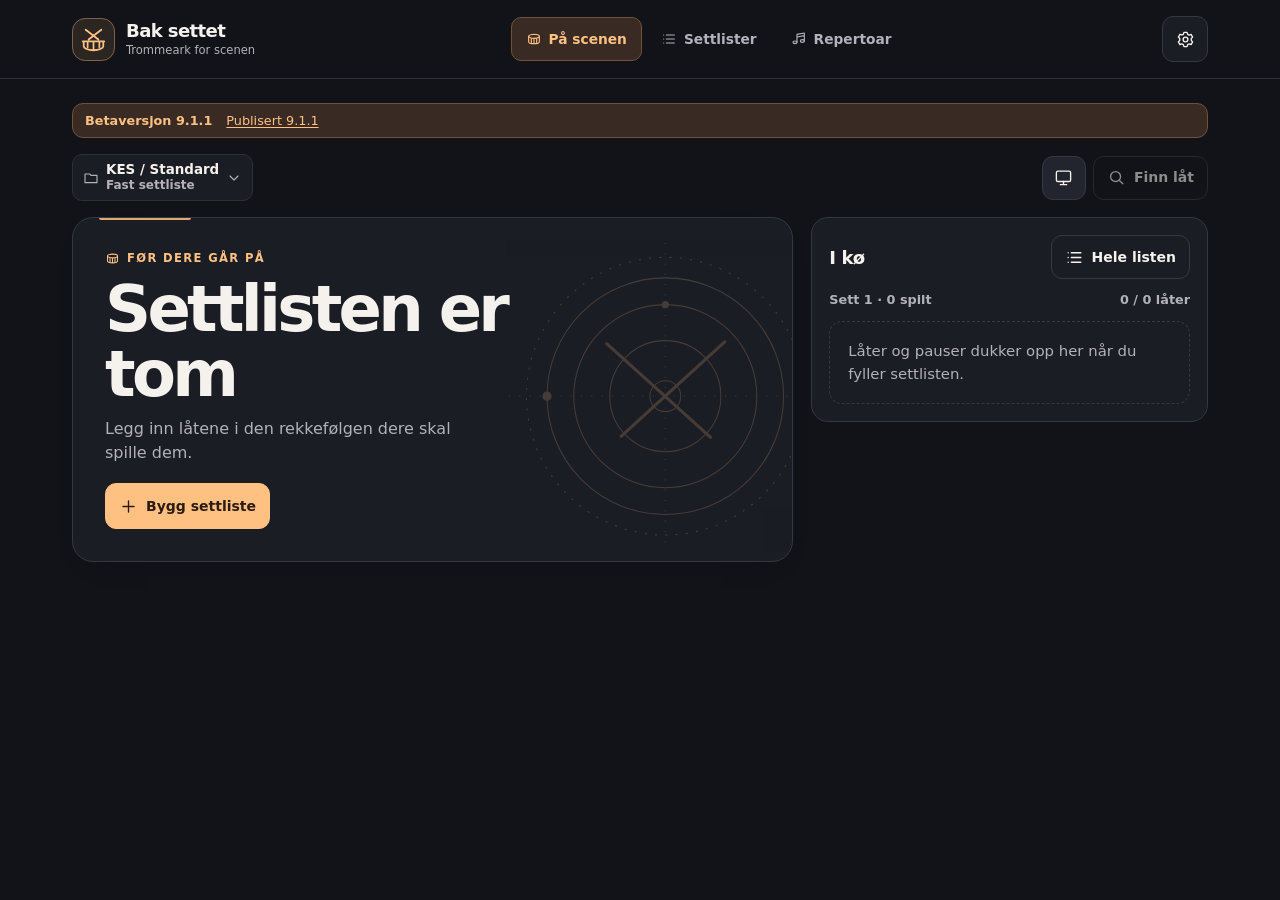
==== beta/index.html @ f87c540f "Add files via upload" ====
<!doctype html>
<html lang="nb">
<head>
  <meta name="robots" content="noindex">
  <meta charset="utf-8">
  <meta name="viewport" content="width=device-width, initial-scale=1, maximum-scale=1, user-scalable=no, viewport-fit=cover">
  <meta name="theme-color" content="#121318">
  <meta name="description" content="Settlister, startsignaler og spillenotater for trommiser på scenen.">
  <meta name="apple-mobile-web-app-capable" content="yes">
  <meta name="apple-mobile-web-app-status-bar-style" content="default">
  <meta name="apple-mobile-web-app-title" content="Bak settet Beta">
  <title>Bak settet Beta – Trommeark for scenen</title>
  <link rel="manifest" href="./manifest.webmanifest">
  <link rel="icon" href="./icon.svg" type="image/svg+xml">
  <link rel="apple-touch-icon" href="./icon-192.png">
  <link rel="stylesheet" href="./app.css">
  <script defer src="./seed.js"></script>
  <script defer src="./model.js"></script>
  <script defer src="./update.js"></script>
  <script defer src="./app.js"></script>
</head>
<body data-channel="beta" data-version="9.1.1">
  <div class="status-bar-fill" aria-hidden="true"></div>
  <div id="app-scroll">
    <a class="skip-link" href="#content">Hopp til innhold</a>
    <header class="masthead">
      <div class="masthead-inner">
        <a class="brand" href="#scene" aria-label="Bak settet – på scenen">
          <span class="brand-mark" aria-hidden="true">
            <svg viewBox="0 0 44 44" fill="none" focusable="false">
              <rect x=".5" y=".5" width="43" height="43" rx="13" fill="currentColor" fill-opacity=".11" stroke="currentColor" stroke-opacity=".44"/>
              <path d="m14 12 13 10m3-10-13 10m-6 2h22m-21 0v5c0 2 4.5 4 10 4s10-2 10-4v-5m-16 1v5m6-5v7m6-7v5" stroke="currentColor" stroke-width="1.8" stroke-linecap="round" stroke-linejoin="round"/>
            </svg>
          </span>
          <span class="brand-words"><strong>Bak settet</strong><small>Trommeark for scenen</small></span>
        </a>
        <nav class="navigation" aria-label="Hovedmeny">
          <a href="#scene" data-nav="scene">På scenen</a>
          <a href="#settlister" data-nav="settlister">Settlister</a>
          <a href="#repertoar" data-nav="repertoar">Repertoar</a>
        </nav>
        <button class="icon-button settings-trigger" id="settings-button" type="button" data-action="settings" aria-label="Innstillinger"></button>
      </div>
    </header>
    <main id="content" class="shell" tabindex="-1">
      <aside id="release-strip" class="release-strip" hidden></aside>
      <div id="view"><p class="loading">Laster trommearket …</p></div>
      <noscript><p class="empty-box">Bak settet trenger JavaScript for å vise settlisten.</p></noscript>
    </main>
  </div>
  <div id="dock" class="dock" hidden></div>
  <dialog id="modal" aria-labelledby="modal-title">
    <div class="modal-inner">
      <header class="modal-header">
        <h2 id="modal-title"></h2>
        <button type="button" data-action="close-dialog" class="icon-button" aria-label="Lukk"></button>
      </header>
      <div id="modal-content"></div>
    </div>
  </dialog>
  <div id="toast" class="toast" hidden><span id="toast-message" role="status"></span></div>
  <div id="announcement" class="sr-only" role="status" aria-live="polite" aria-atomic="true"></div>
</body>
</html>
---- beta/app.css ----
:root {
  color-scheme: dark;
  --bg: #121318;
  --surface: #1b1d24;
  --raised: #23252e;
  --field: #15171d;
  --edge: #353844;
  --line: #2d303a;
  --text: #f5f2ed;
  --muted: #b3b1bc;
  --accent: #ffc182;
  --accent-wash: #392a24;
  --accent-line: #70523a;
  --ink: #2c1b12;
  --green: #a9d5b7;
  --green-wash: #24382e;
  --blue: #b6c9ed;
  --blue-wash: #293344;
  --danger: #ffc0be;
  --danger-wash: #3a262a;
  --shadow: #08090c75;
  --scrim: #090a10bb;
  --page: 1136px;
  --top-inset: env(safe-area-inset-top, 0px);
  --gutter: clamp(14px, 3vw, 30px);
  font-family: -apple-system, BlinkMacSystemFont, "Segoe UI", system-ui, sans-serif;
  font-synthesis: none;
  -webkit-text-size-adjust: 100%;
}

:root[data-theme="light"] {
  color-scheme: light;
  --bg: #f4f1eb;
  --surface: #fffcf7;
  --raised: #eee9e1;
  --field: #faf7f1;
  --edge: #c9c0b4;
  --line: #ddd4ca;
  --text: #28231f;
  --muted: #5f5653;
  --accent: #854313;
  --accent-wash: #f8e6d4;
  --accent-line: #bc916f;
  --ink: #fffaf4;
  --green: #296047;
  --green-wash: #e2eee4;
  --blue: #374e7a;
  --blue-wash: #e3eaf6;
  --danger: #8e3030;
  --danger-wash: #f6e5e3;
  --shadow: #4a35232c;
  --scrim: #342a2580;
}

* { box-sizing: border-box; }
html { background: var(--bg); scroll-padding: 16px 0 142px; }
html, dialog { touch-action: pan-x pan-y; }
body { margin: 0; min-height: 100vh; min-height: 100dvh; color: var(--text); background: var(--bg); }
body.has-dock #app-scroll { padding-bottom: calc(124px + env(safe-area-inset-bottom)); }
body:has(dialog[open]) { overflow: hidden; }
[hidden] { display: none !important; }
button, input, select, textarea { font: inherit; }
button { touch-action: manipulation; }
button, a { -webkit-tap-highlight-color: transparent; }
button:not(:disabled), select, summary { cursor: pointer; }
button:disabled { cursor: default; opacity: .54; }
a { color: var(--accent); text-underline-offset: .18em; }
svg { display: block; }
h1, h2, h3, p { margin: 0; }
ul, ol { margin: 0; padding: 0; }
input, textarea, select {
  width: 100%; min-width: 0; min-height: 49px; padding: 11px 13px;
  color: var(--text); background: var(--field); border: 1px solid var(--edge); border-radius: 11px;
  font-size: 16px;
}
input::placeholder, textarea::placeholder { color: var(--muted); opacity: .85; }
input[type="checkbox"] { width: 19px; min-height: 0; height: 19px; flex: 0 0 auto; accent-color: var(--accent); }
input[type="search"]::-webkit-search-cancel-button { cursor: pointer; }
textarea { resize: vertical; min-height: 88px; line-height: 1.45; }
:focus-visible { outline: 2px solid var(--accent); outline-offset: 3px; }
[tabindex="-1"]:focus { outline: none; }
.sr-only, .file-input {
  position: absolute; width: 1px; height: 1px; padding: 0; margin: -1px;
  overflow: hidden; clip-path: inset(50%); white-space: nowrap; border: 0;
}
.skip-link { position: absolute; top: 12px; left: 12px; z-index: 10; transform: translateY(-200%); padding: 12px; background: var(--surface); }
.skip-link:focus { transform: none; }
.icon { width: 19px; height: 19px; flex: 0 0 auto; }
.icon-button, .button, .soft-link {
  display: inline-flex; align-items: center; justify-content: center; gap: 8px; min-height: 46px; padding: 0 13px;
  border: 1px solid var(--edge); border-radius: 11px; background: var(--raised); color: var(--text);
  font-size: .875rem; font-weight: 680; line-height: 1.2; text-decoration: none;
}
.icon-button { width: 46px; padding: 0; flex: 0 0 auto; }
.button.primary { background: var(--accent); color: var(--ink); border-color: var(--accent); font-weight: 790; }
.button.quiet, .soft-link { background: transparent; }
.button.danger { background: var(--danger-wash); color: var(--danger); }
.button[aria-pressed="true"] { background: var(--accent-wash); color: var(--accent); border-color: var(--accent-line); }
.button-group { display: flex; flex-wrap: wrap; gap: 8px; align-items: center; }
@media (hover: hover) {
  .button:not(:disabled):hover, .icon-button:not(:disabled):hover, .soft-link:hover { border-color: var(--accent); }
  .button.primary:not(:disabled):hover { filter: brightness(1.08); }
}
.button:active:not(:disabled), .icon-button:active:not(:disabled) { transform: translateY(1px); }
.eyebrow {
  display: flex; align-items: center; gap: 7px; color: var(--muted); font-size: .72rem;
  font-weight: 760; letter-spacing: .12em; line-height: 1.4; text-transform: uppercase;
}
.eyebrow .icon { width: 15px; height: 15px; }
.muted { color: var(--muted); }
.help-text { color: var(--muted); font-size: .88rem; line-height: 1.5; }
.empty-box {
  padding: 18px; border: 1px dashed var(--edge); border-radius: 13px; color: var(--muted);
  font-size: .93rem; line-height: 1.5;
}
.loading { margin-top: 30px; color: var(--muted); }

.status-bar-fill { display: none; }
/* Keep the document still so iOS cannot fade content into its top edge. */
@media (display-mode: standalone), (display-mode: fullscreen) {
  @supports (-webkit-touch-callout: none) {
    html, body { overflow: hidden; }
    #app-scroll {
      --top-inset: 0px;
      position: fixed; inset: max(8px, env(safe-area-inset-top, 0px)) 0 0;
      overflow-y: auto; overscroll-behavior: none; touch-action: pan-y;
      scroll-padding: 16px 0 142px;
    }
    body:has(dialog[open]) #app-scroll { overflow-y: hidden; }
    .status-bar-fill {
      display: block; position: fixed; inset: 0 0 auto;
      height: max(8px, env(safe-area-inset-top, 0px));
      background: var(--bg); z-index: 2; pointer-events: none;
    }
  }
}

.masthead { border-bottom: 1px solid var(--line); background: var(--bg); }
.masthead-inner, .shell, .dock-inner {
  width: 100%; max-width: calc(var(--page) + 2 * var(--gutter)); margin: 0 auto;
  padding-inline: max(var(--gutter), env(safe-area-inset-left)) max(var(--gutter), env(safe-area-inset-right));
}
.masthead-inner {
  display: grid; grid-template-columns: auto 1fr auto; align-items: center; gap: 24px;
  padding-top: calc(16px + var(--top-inset)); padding-bottom: 16px;
}
.brand { display: inline-flex; align-items: center; gap: 11px; width: max-content; color: var(--text); text-decoration: none; }
.brand-mark { width: 43px; height: 43px; color: var(--accent); flex: 0 0 auto; }
.brand-words { display: grid; gap: 2px; }
.brand-words strong { font-size: 1.13rem; font-weight: 820; line-height: 1.15; letter-spacing: -.035em; }
.brand-words small { color: var(--muted); font-size: .72rem; }
.navigation { display: flex; align-items: center; justify-self: center; gap: 4px; }
.navigation a {
  display: flex; justify-content: center; align-items: center; gap: 7px; min-height: 44px; padding: 0 14px;
  color: var(--muted); border: 1px solid transparent; border-radius: 10px; font-size: .86rem; font-weight: 700; text-decoration: none;
  white-space: nowrap;
}
.navigation a[aria-current="page"] { border-color: var(--accent-line); background: var(--accent-wash); color: var(--accent); }
.navigation a .icon { width: 16px; height: 16px; }
.settings-trigger { background: var(--surface); justify-self: end; }
.shell { padding-top: 24px; padding-bottom: 26px; }
.release-strip {
  display: flex; flex-wrap: wrap; align-items: center; gap: 7px 14px; margin-bottom: 16px; padding: 9px 12px;
  border: 1px solid var(--accent-line); border-radius: 11px; background: var(--accent-wash); color: var(--text); font-size: .8rem;
}
.release-strip strong { color: var(--accent); }
.release-strip .button { min-height: 36px; margin-left: auto; }
.stage-top {
  display: flex; justify-content: space-between; align-items: center; gap: 10px 18px;
  margin-bottom: 16px; flex-wrap: wrap;
}
.stage-context { min-width: 0; display: flex; flex-wrap: wrap; align-items: center; gap: 7px 10px; }
.context-pill {
  display: inline-flex; align-items: center; gap: 7px; min-height: 40px; padding: 7px 10px;
  border: 1px solid var(--line); border-radius: 10px; color: var(--text); background: var(--surface);
  font-size: .84rem; font-weight: 720; text-align: left; overflow-wrap: anywhere;
}
.context-pill .icon { width: 16px; height: 16px; color: var(--muted); }
.context-text { display: grid; gap: 2px; line-height: 1.15; }
.mode-label { font-size: .75rem; color: var(--muted); font-weight: 690; }
.stage-tools { display: flex; gap: 7px; }
.stage-tools .button, .stage-tools .icon-button { min-height: 44px; }
.stage-tools .icon-button { width: 44px; }
.stage-tools .wake-on { color: var(--green); }
.stage-layout { display: grid; grid-template-columns: minmax(0, 1fr) minmax(260px, .55fr); gap: 18px; align-items: start; }
.stage-main {
  position: relative; min-width: 0; overflow: hidden; padding: clamp(18px, 3vw, 32px); container-type: inline-size;
  border: 1px solid var(--edge); border-radius: 21px; background: var(--surface); box-shadow: 0 12px 32px -24px var(--shadow);
}
.stage-main::before {
  position: absolute; top: 0; left: 26px; width: min(30%, 92px); height: 2px; border-radius: 0 0 4px 4px;
  background: var(--accent); opacity: .86; content: "";
}
.stage-main.review::before { background: var(--blue); }
.stage-card-head { display: flex; align-items: center; justify-content: space-between; gap: 10px; margin-bottom: 13px; }
.stage-label { color: var(--accent); }
.stage-label.review-label { color: var(--blue); }
.live-dot { display: inline-block; width: 7px; height: 7px; background: currentColor; border-radius: 50%; flex: 0 0 auto; }
.slot-label {
  flex: 0 0 auto; padding: 5px 8px; border-radius: 7px; background: var(--raised); color: var(--muted);
  font: 650 .76rem ui-monospace, "SFMono-Regular", Consolas, monospace; font-variant-numeric: tabular-nums;
}
.song-title, .hero-title {
  position: relative; font-size: clamp(2.35rem, 5vw, 4.35rem); line-height: 1.01; font-weight: 840;
  letter-spacing: -.058em; overflow-wrap: anywhere; text-wrap: pretty;
}
.song-title.long { font-size: clamp(1.95rem, 4.3vw, 3.6rem); line-height: 1.05; }
.song-artist { color: var(--muted); margin-top: 8px; font-size: clamp(1.05rem, 2vw, 1.35rem); line-height: 1.25; overflow-wrap: anywhere; }
.signal-grid { display: grid; grid-template-columns: minmax(0, 1fr) minmax(0, .72fr); gap: 9px; margin-top: 20px; }
.signal-grid.has-tempo { grid-template-columns: minmax(0, 1fr) minmax(0, .72fr) minmax(6rem, .55fr); }
.signal {
  min-width: 0; display: flex; flex-direction: column; justify-content: center; align-items: start; gap: 5px;
  min-height: 82px; padding: 10px 12px; border: 1px solid var(--line); border-radius: 13px; background: var(--field);
}
.signal.cue-count, .signal.cue-direct { background: var(--accent-wash); border-color: var(--accent-line); color: var(--accent); }
.signal.cue-other { background: var(--blue-wash); color: var(--blue); }
.signal.cue-drums { background: var(--green-wash); color: var(--green); }
.signal .eyebrow { color: inherit; opacity: .88; }
.signal strong { font-size: clamp(1.08rem, 2.5vw, 1.52rem); font-weight: 820; line-height: 1.12; overflow-wrap: anywhere; }
.tempo { text-align: left; color: var(--text); }
.tempo .eyebrow { color: var(--muted); }
.tempo[aria-pressed="true"] { border-color: var(--accent-line); }
.half-tempo { align-items: center; color: var(--text); font-size: .875rem; font-weight: 760; }
.half-tempo[aria-pressed="true"] { color: var(--accent); background: var(--accent-wash); border-color: var(--accent-line); }
.half-tempo[aria-pressed="true"] .tempo-status { color: inherit; }
.tempo-readout { display: flex; flex-wrap: wrap; align-items: baseline; gap: 5px; }
.tempo-readout small, .tempo-status { font-size: .72rem; font-weight: 760; color: var(--muted); }
.tempo strong { font-variant-numeric: tabular-nums; }
.pulse-dots {
  --pulse-size: clamp(2.375rem, 10vw, 3.125rem);
  grid-column: 1 / -1; display: flex; align-items: center; justify-content: center;
  gap: clamp(10px, 4vw, 20px); padding: 9px;
  border: 1px solid var(--line); border-radius: 12px; background: var(--field);
}
.pulse-dots i {
  width: min(var(--pulse-size), 19%); aspect-ratio: 1; flex: 0 0 auto;
  border: 1px solid var(--edge); border-radius: 50%; background: var(--raised);
}
.pulse-dots i.beat { background: var(--accent); border-color: var(--accent); box-shadow: 0 0 0 4px var(--accent-wash); }
.pulse-dots i.downbeat { outline: 3px solid var(--accent); outline-offset: 3px; }
@container (max-width: 350px) {
  .signal-grid.has-tempo { grid-template-columns: repeat(2, minmax(0, 1fr)); }
  .signal-grid.has-tempo > .signal:first-child {
    grid-column: 1 / -1; min-height: 52px; flex-flow: row wrap; align-items: center; justify-content: space-between;
  }
  .tempo, .half-tempo { min-height: 68px; padding-block: 8px; }
}
.stage-notes { margin-top: 15px; padding-top: 2px; }
.notes-head { display: flex; flex-wrap: wrap; align-items: center; gap: 8px; }
.notes-head > .button { min-height: 44px; margin-left: auto; padding-inline: 8px; }
.song-notes { display: grid; gap: 9px; }
.note-modes {
  display: grid; grid-template-columns: repeat(2, minmax(0, 1fr)); gap: 4px;
  padding: 4px; border: 1px solid var(--line); border-radius: 12px; background: var(--field);
}
.notes-head .note-modes { flex: 1 1 164px; }
.note-modes .button { min-height: 44px; padding-inline: 6px; border-color: transparent; font-size: .82rem; }
.note-modes .button[aria-pressed="true"] { border-color: var(--accent-line); }
.notes-body { display: grid; gap: 8px; }
.notes-body .empty-box { padding: 11px; font-size: .86rem; }
.note-group {
  padding: 9px 11px; border-left: 2px solid var(--accent-line); border-radius: 0 9px 9px 0; background: var(--field);
}
.note-group .eyebrow { margin-bottom: 4px; color: var(--accent); }
.note-text { color: var(--text); font-size: clamp(.98rem, 1.7vw, 1.13rem); line-height: 1.49; white-space: pre-wrap; overflow-wrap: anywhere; }
.note-text + .note-text { margin-top: 8px; }
.note-step { display: grid; grid-template-columns: auto 1fr; align-items: baseline; gap: 8px; margin-top: 4px; }
.note-step > span { color: var(--accent); font-weight: 750; }
.note-step .note-text { min-width: 0; }
.song-tags { display: flex; flex-wrap: wrap; gap: 5px; margin-top: 13px; }
.tag { display: inline-flex; gap: 5px; align-items: center; padding: 4px 8px; border: 1px solid var(--line); border-radius: 6px; color: var(--muted); font-size: .74rem; font-weight: 660; overflow-wrap: anywhere; }
.tag.energy { color: var(--green); }
.stage-hero { min-height: 300px; display: flex; flex-direction: column; justify-content: center; align-items: start; }
.stage-hero .hero-title { max-width: 520px; }
.hero-content { position: relative; z-index: 1; display: grid; gap: 11px; justify-items: start; }
.hero-content > p:not(.eyebrow) { max-width: 34ch; color: var(--muted); font-size: 1rem; line-height: 1.5; }
.hero-content .button { margin-top: 7px; }
.hero-pattern {
  position: absolute; top: 50%; right: -42px; width: min(52%, 360px); transform: translateY(-48%);
  color: var(--accent); opacity: .19; pointer-events: none;
}
.queue-panel {
  min-width: 0; padding: 17px; border: 1px solid var(--edge); border-radius: 17px; background: var(--surface);
}
.queue-header { display: flex; justify-content: space-between; align-items: center; gap: 8px; margin-bottom: 13px; }
.queue-header h2, .section-heading h2 { font-size: 1.13rem; letter-spacing: -.024em; }
.queue-header .button { min-height: 44px; }
.progress-block { display: grid; gap: 7px; margin-bottom: 14px; }
.progress-meta { display: flex; justify-content: space-between; gap: 8px; color: var(--muted); font-size: .8rem; font-weight: 680; }
progress { display: block; width: 100%; height: 6px; overflow: hidden; border: 0; border-radius: 99px; background: var(--raised); appearance: none; }
progress::-webkit-progress-bar { background: var(--raised); border-radius: 99px; }
progress::-webkit-progress-value { background: var(--accent); border-radius: 99px; }
progress::-moz-progress-bar { background: var(--accent); border-radius: 99px; }
.queue-list, .flat-list { display: grid; gap: 7px; list-style: none; }
.queue-item, .list-button {
  width: 100%; min-width: 0; min-height: 59px; display: grid; grid-template-columns: 32px minmax(0, 1fr) auto;
  align-items: center; gap: 9px; padding: 8px 10px; border: 1px solid var(--line);
  border-radius: 10px; color: var(--text); background: var(--field); text-align: left;
}
.queue-item.is-next { border-color: var(--accent-line); }
.queue-item.is-pause { border-style: dashed; }
.queue-index {
  display: grid; place-items: center; width: 30px; height: 30px; border-radius: 8px; background: var(--raised); color: var(--muted);
  font: 690 .76rem ui-monospace, "SFMono-Regular", Consolas, monospace;
}
.is-next .queue-index { color: var(--accent); background: var(--accent-wash); }
.is-pause .queue-index { color: var(--blue); background: var(--blue-wash); }
.queue-index .icon { width: 15px; height: 15px; }
.queue-name, .list-name { min-width: 0; display: grid; gap: 3px; overflow-wrap: anywhere; }
.queue-name strong, .list-name strong { font-weight: 760; font-size: .96rem; line-height: 1.2; }
.queue-name small, .list-name small { color: var(--muted); font-size: .78rem; line-height: 1.35; }
.queue-side { color: var(--muted); font-size: .73rem; font-weight: 690; white-space: nowrap; }
.queue-side .icon { width: 15px; height: 15px; }
.queue-footer { margin-top: 11px; }
.queue-footer .button { width: 100%; }
.recent-fold { margin-top: 13px; }
.recent-fold summary { color: var(--muted); font-size: .85rem; font-weight: 650; min-height: 44px; align-content: center; }
.recent-fold .flat-list { margin-top: 5px; }

.dock {
  position: fixed; z-index: 4; bottom: 0; inset-inline: 0; padding-top: 10px; padding-bottom: calc(11px + env(safe-area-inset-bottom));
  border-top: 1px solid var(--edge); background: var(--bg); box-shadow: 0 -8px 26px -12px var(--shadow);
}
.dock-inner { display: grid; grid-template-columns: auto minmax(0, 1fr) minmax(186px, .7fr); gap: 10px; align-items: center; }
.dock-back { min-width: 107px; min-height: 53px; }
.dock .primary { min-height: 57px; font-size: 1.01rem; }
.dock-caption {
  min-width: 0; display: flex; gap: 7px; align-items: baseline; color: var(--muted); font-size: .8rem;
  font-weight: 650; line-height: 1.2;
}
.dock-caption b { color: var(--accent); font-size: .7rem; letter-spacing: .09em; text-transform: uppercase; flex-shrink: 0; }
.dock-caption span { overflow: hidden; text-overflow: ellipsis; white-space: nowrap; }
.dock .button .icon { width: 18px; height: 18px; }

.page-head { display: flex; flex-wrap: wrap; align-items: end; justify-content: space-between; gap: 13px; margin-bottom: 18px; }
.page-head h1 { margin-top: 5px; font-size: clamp(2.1rem, 5vw, 3.4rem); line-height: 1.03; letter-spacing: -.056em; }
.page-head .help-text { margin-top: 6px; }
.panel { padding: 15px; border: 1px solid var(--edge); border-radius: 15px; background: var(--surface); }
.panel + .panel, .page-stack + .page-stack { margin-top: 14px; }
.section-heading { display: flex; gap: 10px; flex-wrap: wrap; justify-content: space-between; align-items: center; margin-bottom: 12px; }
.section-heading .eyebrow { margin-bottom: 2px; }
.field-label { display: grid; gap: 6px; min-width: 0; font-size: .86rem; font-weight: 700; }
.field-label .help-text { font-weight: 450; }
.field-grid { display: grid; grid-template-columns: repeat(2, minmax(0, 1fr)); gap: 12px; }
.field-grid .wide { grid-column: 1 / -1; }
.list-toolbar { display: grid; grid-template-columns: minmax(0, .8fr) minmax(0, 1.2fr); gap: 10px; }
.setlist-actions { margin-top: 11px; }
.setlist-items { display: grid; gap: 7px; list-style: none; }
.setlist-item {
  display: grid; grid-template-columns: minmax(0, 1fr) auto; gap: 7px; align-items: center; padding: 4px;
  border: 1px solid var(--line); border-radius: 11px; background: var(--field);
}
.setlist-item.is-active { border-color: var(--accent-line); }
.setlist-item.is-done .queue-index { color: var(--green); background: var(--green-wash); }
.setlist-item.is-pause { border-style: dashed; }
.setlist-item .list-button { min-height: 48px; padding: 5px; border: 0; background: transparent; }
.setlist-item-actions { display: flex; gap: 3px; }
.setlist-item-actions .icon-button { width: 42px; min-height: 44px; background: transparent; }
.search-tools { display: grid; grid-template-columns: minmax(0, 1fr) minmax(140px, .32fr); align-items: start; gap: 10px; margin-bottom: 12px; }
.search-tools > :only-child { grid-column: 1 / -1; }
.search-field { position: relative; min-width: 0; }
.search-field input { display: block; padding-left: 40px; }
.search-field > .icon { position: absolute; top: 15px; left: 13px; color: var(--muted); pointer-events: none; }
.chips { display: flex; flex-wrap: wrap; gap: 6px; margin: 0 0 12px; }
.chip { min-height: 44px; padding-inline: 10px; }
.section-count { color: var(--muted); font-size: .85rem; font-weight: 680; }
.library-list { display: grid; grid-template-columns: repeat(2, minmax(0, 1fr)); gap: 7px; list-style: none; }
.library-item {
  display: grid; grid-template-columns: minmax(0, 1fr) auto; gap: 5px; align-items: center;
  padding: 4px; background: var(--surface); border: 1px solid var(--line); border-radius: 11px;
}
.library-item .list-button { border: 0; grid-template-columns: minmax(0, 1fr) auto; background: transparent; min-height: 56px; }
.library-item .icon-button { background: transparent; }
.library-item .icon-button[aria-pressed="true"] { color: var(--accent); }
.library-item .icon-button[aria-pressed="true"] svg { fill: currentColor; }
.library-item.is-done .list-name small { color: var(--green); }
.draft-banner { margin-bottom: 12px; padding: 10px 12px; border: 1px solid var(--accent-line); border-radius: 10px; background: var(--accent-wash); }
.editor-tools { margin-top: 14px; padding: 0; }
.editor-tools > summary {
  display: flex; align-items: center; gap: 12px; min-height: 64px; padding: 10px 14px;
  border-radius: 14px; list-style: none; font-weight: 740;
}
.editor-tools > summary::-webkit-details-marker { display: none; }
.editor-tools > summary > .icon { margin-left: auto; color: var(--muted); transition: transform .18s ease; }
.editor-tools-icon {
  display: grid; place-items: center; flex: 0 0 38px; height: 38px; border-radius: 9px;
  background: var(--accent-wash); color: var(--accent);
}
.editor-tools[open] > summary { border-radius: 14px 14px 0 0; background: var(--raised); }
.editor-tools[open] > summary > .icon { transform: rotate(180deg); }
@media (hover: hover) {
  .editor-tools > summary:hover { background: var(--raised); }
}
.editor-tools-content { display: grid; gap: 10px; padding: 14px; border-top: 1px solid var(--line); }
.editor-tools-group {
  display: grid; align-content: start; gap: 8px; min-width: 0; padding: 11px;
  border: 1px solid var(--line); border-radius: 10px; background: var(--field);
}
.editor-tools-group h3 { font-size: .9rem; }
@media (min-width: 720px) {
  .editor-tools-content { grid-template-columns: repeat(2, minmax(0, 1fr)); }
  .editor-tools-group:last-child { grid-column: 1 / -1; }
}
.editor-cues { padding: 4px 10px 10px; border: 1px solid var(--edge); border-radius: 10px; }
.editor-cues summary { min-height: 44px; align-content: center; font-size: .86rem; font-weight: 700; }
.editor-cues .field-label, .editor-cues .help-text { margin-top: 8px; }
.checkbox-group legend { color: var(--muted); font-size: .83rem; font-weight: 700; }

dialog {
  width: min(560px, calc(100% - 26px)); max-height: min(88vh, 830px); max-height: min(88dvh, 830px);
  padding: 0; color: var(--text); background: var(--surface); border: 1px solid var(--edge);
  border-radius: 19px; box-shadow: 0 22px 65px var(--shadow); overscroll-behavior: contain;
}
dialog::backdrop { background: var(--scrim); }
.modal-inner { padding: 16px; }
.modal-header {
  position: sticky; top: 0; z-index: 1; display: flex; justify-content: space-between; align-items: center; gap: 10px;
  margin: -16px -16px 13px; padding: 13px 16px; border-bottom: 1px solid var(--line); background: var(--surface);
}
.modal-header h2 { font-size: clamp(1.12rem, 5vw, 1.44rem); line-height: 1.16; letter-spacing: -.035em; overflow-wrap: anywhere; }
.modal-content { display: grid; gap: 10px; }
.dialog-actions { display: flex; flex-wrap: wrap; justify-content: flex-end; gap: 8px; margin-top: 14px; }
.dialog-actions .primary { min-height: 48px; }
.dialog-row { margin-top: 9px; }
.dialog-search-results { display: grid; gap: 6px; margin-top: 10px; }
.dialog-search-results .list-button { min-height: 56px; }
.dialog-search-results .list-button[aria-current="true"] { border-color: var(--accent-line); }
.mode-choices { display: grid; gap: 8px; margin-top: 9px; }
.mode-choice {
  min-height: 66px; display: grid; grid-template-columns: auto minmax(0, 1fr) auto; align-items: center; gap: 10px; padding: 10px;
  background: var(--field); color: var(--text); border: 1px solid var(--edge); border-radius: 11px; text-align: left;
}
.mode-choice[aria-pressed="true"] { border-color: var(--accent-line); background: var(--accent-wash); }
.mode-choice > .icon { color: var(--accent); }
.settings-section + .settings-section { border-top: 1px solid var(--line); margin-top: 15px; padding-top: 14px; }
.settings-section h3 { margin-bottom: 7px; font-size: .95rem; }
.settings-section .button-group { margin-top: 8px; }
.toggle-row, .checkbox-group label {
  display: flex; align-items: center; gap: 9px; min-height: 44px; padding: 3px 0; font-size: .91rem; font-weight: 630;
}
.toggle-row input { margin-inline: auto 2px; }
.checkbox-group { border: 1px solid var(--edge); border-radius: 10px; padding: 3px 10px; background: var(--field); }
.form-error { margin-top: 9px; color: var(--danger); white-space: pre-line; font-size: .9rem; }
.toast {
  position: fixed; z-index: 6; right: max(var(--gutter), env(safe-area-inset-right)); bottom: calc(16px + env(safe-area-inset-bottom));
  max-width: min(420px, calc(100% - 28px)); padding: 10px 11px 10px 13px;
  border: 1px solid var(--edge); border-radius: 10px; background: var(--raised); color: var(--text);
  display: flex; align-items: center; gap: 8px; box-shadow: 0 6px 25px var(--shadow); font-size: .86rem; line-height: 1.35;
}
.has-dock .toast { bottom: calc(99px + env(safe-area-inset-bottom)); }
.toast .button { min-height: 44px; }

@media (max-width: 700px) {
  .masthead-inner { grid-template-columns: minmax(0, 1fr) auto; gap: 8px; padding-top: calc(9px + var(--top-inset)); padding-bottom: 8px; }
  .brand-mark { width: 37px; height: 37px; }
  .settings-trigger { grid-column: 2; grid-row: 1; width: 44px; min-height: 44px; }
  .navigation { grid-column: 1 / -1; justify-self: stretch; display: grid; grid-template-columns: repeat(3, minmax(0, 1fr)); gap: 4px; }
  .navigation a { min-height: 43px; padding-inline: 5px; font-size: .8rem; }
  .navigation a .icon { width: 15px; height: 15px; }
  .shell { padding-top: 13px; }
  .stage-top { margin-bottom: 11px; gap: 7px; }
  .stage-context { flex: 1; }
  .context-pill { min-height: 43px; }
  .stage-layout { grid-template-columns: minmax(0, 1fr); gap: 12px; }
  .stage-main { border-radius: 17px; }
  .stage-hero { min-height: 280px; }
  .queue-panel { padding: 13px; }
  .dock-inner { grid-template-columns: auto minmax(0, 1fr); gap: 6px 8px; }
  .dock-caption { grid-column: 1 / -1; grid-row: 1; min-height: 15px; }
  .dock-back { min-width: 88px; min-height: 53px; }
  .dock .primary { min-height: 54px; }
  .library-list { grid-template-columns: minmax(0, 1fr); }
}
@media (max-width: 390px) {
  .stage-tools .wake-label { display: none; }
  .stage-tools .wake-button { width: 44px; padding: 0; }
  .stage-tools .button { padding-inline: 9px; }
  .setlist-item-actions .icon-button { width: 37px; }
  .search-tools { grid-template-columns: minmax(0, 1fr) minmax(0, .75fr); }
}
@media (max-width: 310px) {
  .search-tools { grid-template-columns: minmax(0, 1fr); }
}
@media (min-width: 580px) and (max-width: 700px) and (orientation: landscape) {
  .stage-layout { grid-template-columns: minmax(0, 1fr) minmax(210px, .65fr); }
}
@media (max-height: 500px) and (orientation: landscape) {
  .masthead-inner { padding-top: calc(6px + var(--top-inset)); padding-bottom: 6px; }
  .shell { padding-top: 11px; }
  .stage-main { padding: 14px; }
  .signal-grid { margin-top: 12px; }
  .signal { min-height: 63px; }
  .dock { padding-top: 5px; padding-bottom: calc(5px + env(safe-area-inset-bottom)); }
}
@media (prefers-reduced-motion: reduce) {
  *, *::before, *::after { scroll-behavior: auto !important; transition: none !important; }
}
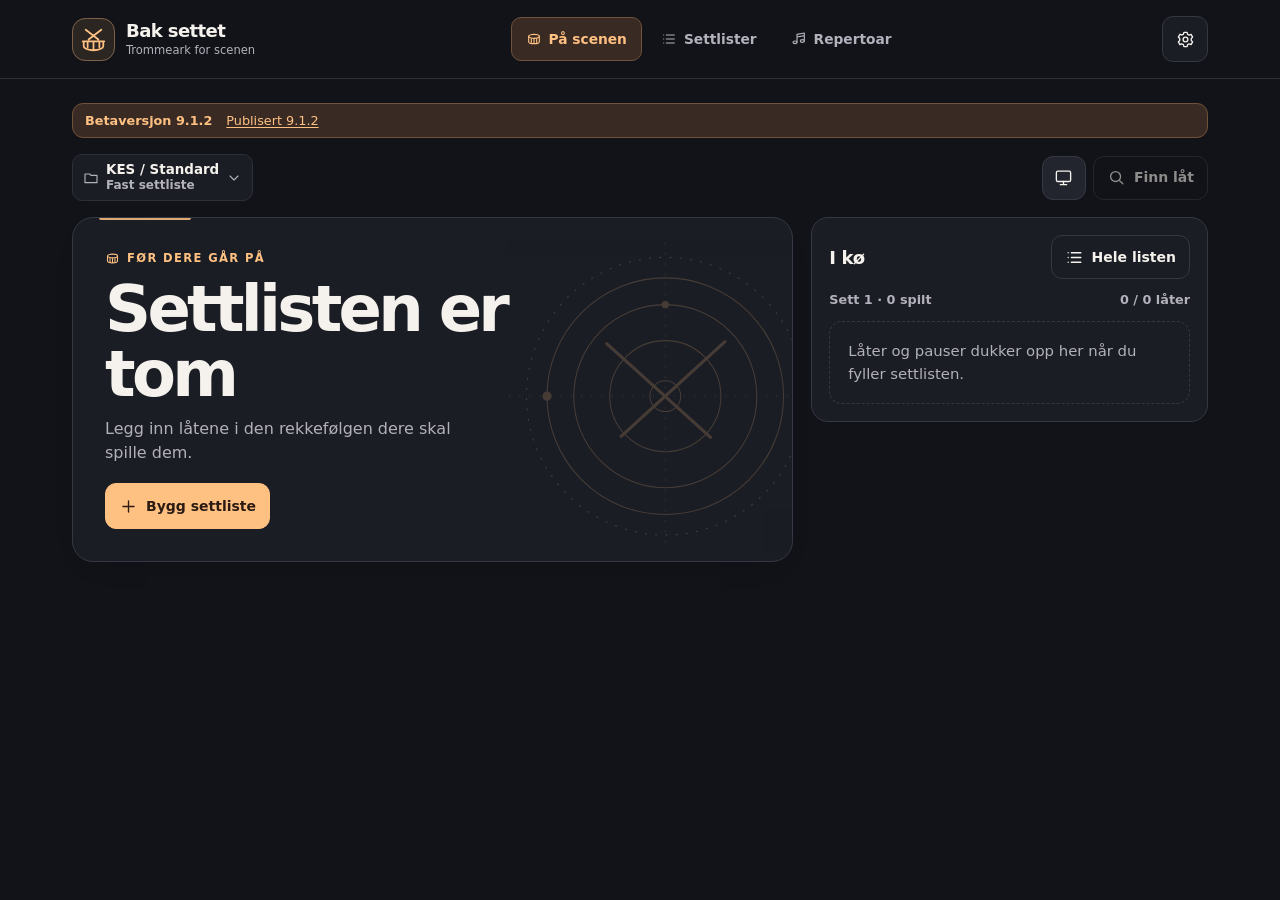
==== commit de9e8fb2: "Add files via upload" ====
--- a/beta/index.html
+++ b/beta/index.html
@@ -19,9 +19,9 @@
   <script defer src="./update.js"></script>
   <script defer src="./app.js"></script>
 </head>
-<body data-channel="beta" data-version="9.1.1">
-  <div class="status-bar-fill" aria-hidden="true"></div>
-  <div id="app-scroll">
+<body data-channel="beta" data-version="9.1.2">
+  <div class="status-bar-fill" id="status-bar-fill" aria-hidden="true"></div>
+  <div id="app">
     <a class="skip-link" href="#content">Hopp til innhold</a>
     <header class="masthead">
       <div class="masthead-inner">
--- a/beta/app.css
+++ b/beta/app.css
@@ -21,7 +21,6 @@
   --shadow: #08090c75;
   --scrim: #090a10bb;
   --page: 1136px;
-  --top-inset: env(safe-area-inset-top, 0px);
   --gutter: clamp(14px, 3vw, 30px);
   font-family: -apple-system, BlinkMacSystemFont, "Segoe UI", system-ui, sans-serif;
   font-synthesis: none;
@@ -53,11 +52,15 @@
 }
 
 * { box-sizing: border-box; }
-html { background: var(--bg); scroll-padding: 16px 0 142px; }
+html {
+  background: var(--bg); scroll-padding: 16px 0 142px;
+  overflow-x: hidden; overscroll-behavior-x: none;
+}
+body, #app { overflow-x: clip; }
 html, dialog { touch-action: pan-x pan-y; }
 body { margin: 0; min-height: 100vh; min-height: 100dvh; color: var(--text); background: var(--bg); }
-body.has-dock #app-scroll { padding-bottom: calc(124px + env(safe-area-inset-bottom)); }
-body:has(dialog[open]) { overflow: hidden; }
+body.has-dock #app { padding-bottom: calc(124px + env(safe-area-inset-bottom)); }
+html:has(dialog[open]) { overflow-y: hidden; }
 [hidden] { display: none !important; }
 button, input, select, textarea { font: inherit; }
 button { touch-action: manipulation; }
@@ -116,22 +119,16 @@
 .loading { margin-top: 30px; color: var(--muted); }
 
 .status-bar-fill { display: none; }
-/* Keep the document still so iOS cannot fade content into its top edge. */
-@media (display-mode: standalone), (display-mode: fullscreen) {
-  @supports (-webkit-touch-callout: none) {
-    html, body { overflow: hidden; }
-    #app-scroll {
-      --top-inset: 0px;
-      position: fixed; inset: max(8px, env(safe-area-inset-top, 0px)) 0 0;
-      overflow-y: auto; overscroll-behavior: none; touch-action: pan-y;
-      scroll-padding: 16px 0 142px;
-    }
-    body:has(dialog[open]) #app-scroll { overflow-y: hidden; }
-    .status-bar-fill {
-      display: block; position: fixed; inset: 0 0 auto;
-      height: max(8px, env(safe-area-inset-top, 0px));
-      background: var(--bg); z-index: 2; pointer-events: none;
-    }
+/* The fixed, opaque strip lets iOS use a solid fill for its top scroll edge. */
+@media (display-mode: standalone) {
+  .status-bar-fill {
+    display: block;
+    position: fixed;
+    inset: 0 0 auto;
+    height: max(8px, env(safe-area-inset-top, 0px));
+    background: var(--bg);
+    pointer-events: none;
+    z-index: 2;
   }
 }
 
@@ -142,7 +139,7 @@
 }
 .masthead-inner {
   display: grid; grid-template-columns: auto 1fr auto; align-items: center; gap: 24px;
-  padding-top: calc(16px + var(--top-inset)); padding-bottom: 16px;
+  padding-top: calc(16px + env(safe-area-inset-top, 0px)); padding-bottom: 16px;
 }
 .brand { display: inline-flex; align-items: center; gap: 11px; width: max-content; color: var(--text); text-decoration: none; }
 .brand-mark { width: 43px; height: 43px; color: var(--accent); flex: 0 0 auto; }
@@ -451,7 +448,7 @@
 .toast .button { min-height: 44px; }
 
 @media (max-width: 700px) {
-  .masthead-inner { grid-template-columns: minmax(0, 1fr) auto; gap: 8px; padding-top: calc(9px + var(--top-inset)); padding-bottom: 8px; }
+  .masthead-inner { grid-template-columns: minmax(0, 1fr) auto; gap: 8px; padding-top: calc(9px + env(safe-area-inset-top, 0px)); padding-bottom: 8px; }
   .brand-mark { width: 37px; height: 37px; }
   .settings-trigger { grid-column: 2; grid-row: 1; width: 44px; min-height: 44px; }
   .navigation { grid-column: 1 / -1; justify-self: stretch; display: grid; grid-template-columns: repeat(3, minmax(0, 1fr)); gap: 4px; }
@@ -485,7 +482,7 @@
   .stage-layout { grid-template-columns: minmax(0, 1fr) minmax(210px, .65fr); }
 }
 @media (max-height: 500px) and (orientation: landscape) {
-  .masthead-inner { padding-top: calc(6px + var(--top-inset)); padding-bottom: 6px; }
+  .masthead-inner { padding-top: calc(6px + env(safe-area-inset-top, 0px)); padding-bottom: 6px; }
   .shell { padding-top: 11px; }
   .stage-main { padding: 14px; }
   .signal-grid { margin-top: 12px; }
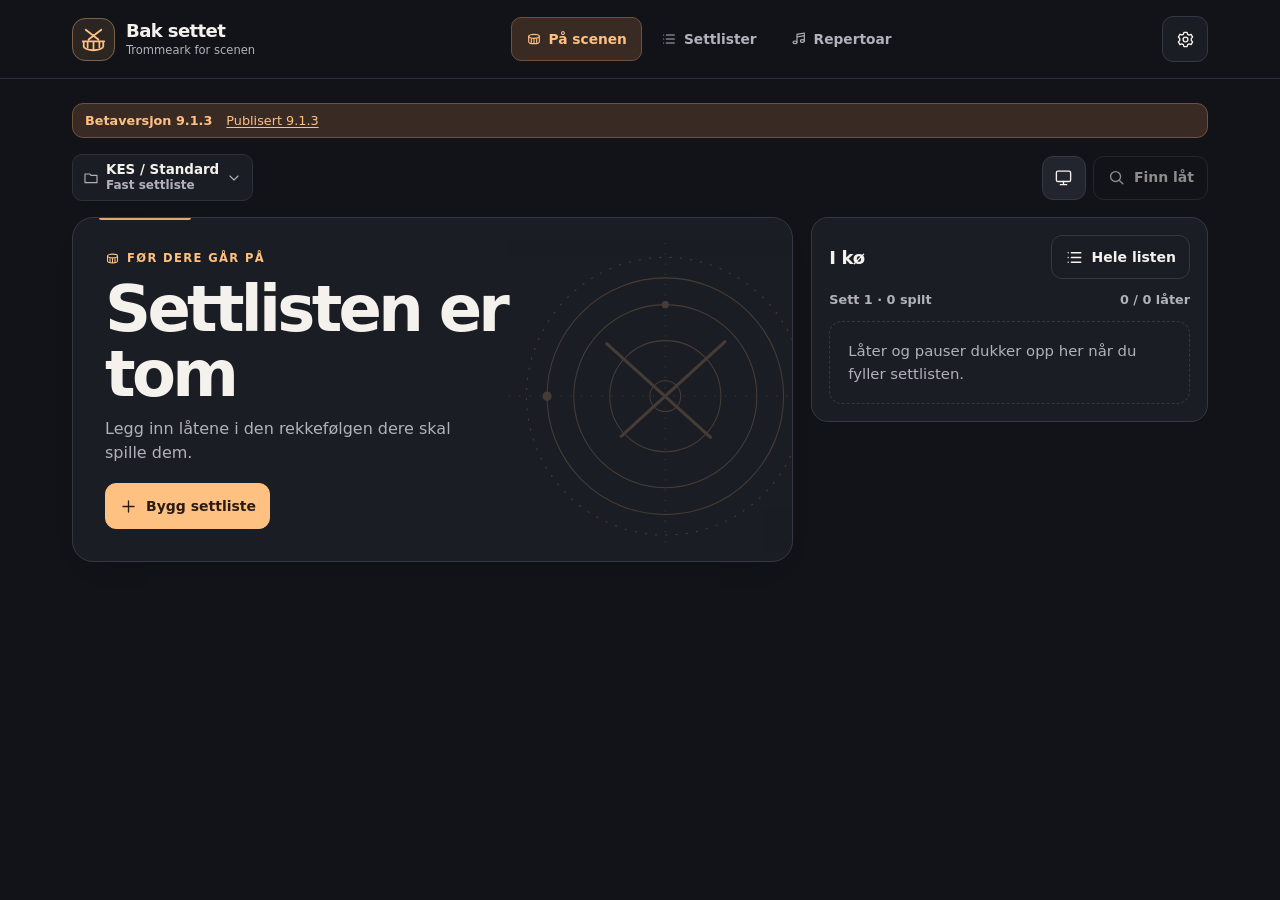
==== commit a7595148: "Add files via upload" ====
--- a/beta/index.html
+++ b/beta/index.html
@@ -19,8 +19,7 @@
   <script defer src="./update.js"></script>
   <script defer src="./app.js"></script>
 </head>
-<body data-channel="beta" data-version="9.1.2">
-  <div class="status-bar-fill" id="status-bar-fill" aria-hidden="true"></div>
+<body data-channel="beta" data-version="9.1.3">
   <div id="app">
     <a class="skip-link" href="#content">Hopp til innhold</a>
     <header class="masthead">
--- a/beta/app.css
+++ b/beta/app.css
@@ -118,18 +118,20 @@
 }
 .loading { margin-top: 30px; color: var(--muted); }
 
-.status-bar-fill { display: none; }
-/* The fixed, opaque strip lets iOS use a solid fill for its top scroll edge. */
+/* Match Mattopia 1.17: an opaque header outside the scrolling content. */
 @media (display-mode: standalone) {
-  .status-bar-fill {
-    display: block;
-    position: fixed;
-    inset: 0 0 auto;
-    height: max(8px, env(safe-area-inset-top, 0px));
-    background: var(--bg);
-    pointer-events: none;
-    z-index: 2;
+  #app {
+    height: 100svh; height: 100dvh;
+    display: flex; flex-direction: column; overflow: clip;
   }
+  .masthead { flex-shrink: 0; }
+  .shell {
+    flex: 1; min-height: 0; overflow-y: auto; overscroll-behavior: contain;
+    scroll-padding: 12px 0 calc(124px + env(safe-area-inset-bottom, 0px));
+  }
+  body.has-dock #app { padding-bottom: 0; }
+  body.has-dock .shell { padding-bottom: calc(150px + env(safe-area-inset-bottom, 0px)); }
+  body:has(dialog[open]) .shell { overflow-y: hidden; }
 }
 
 .masthead { border-bottom: 1px solid var(--line); background: var(--bg); }
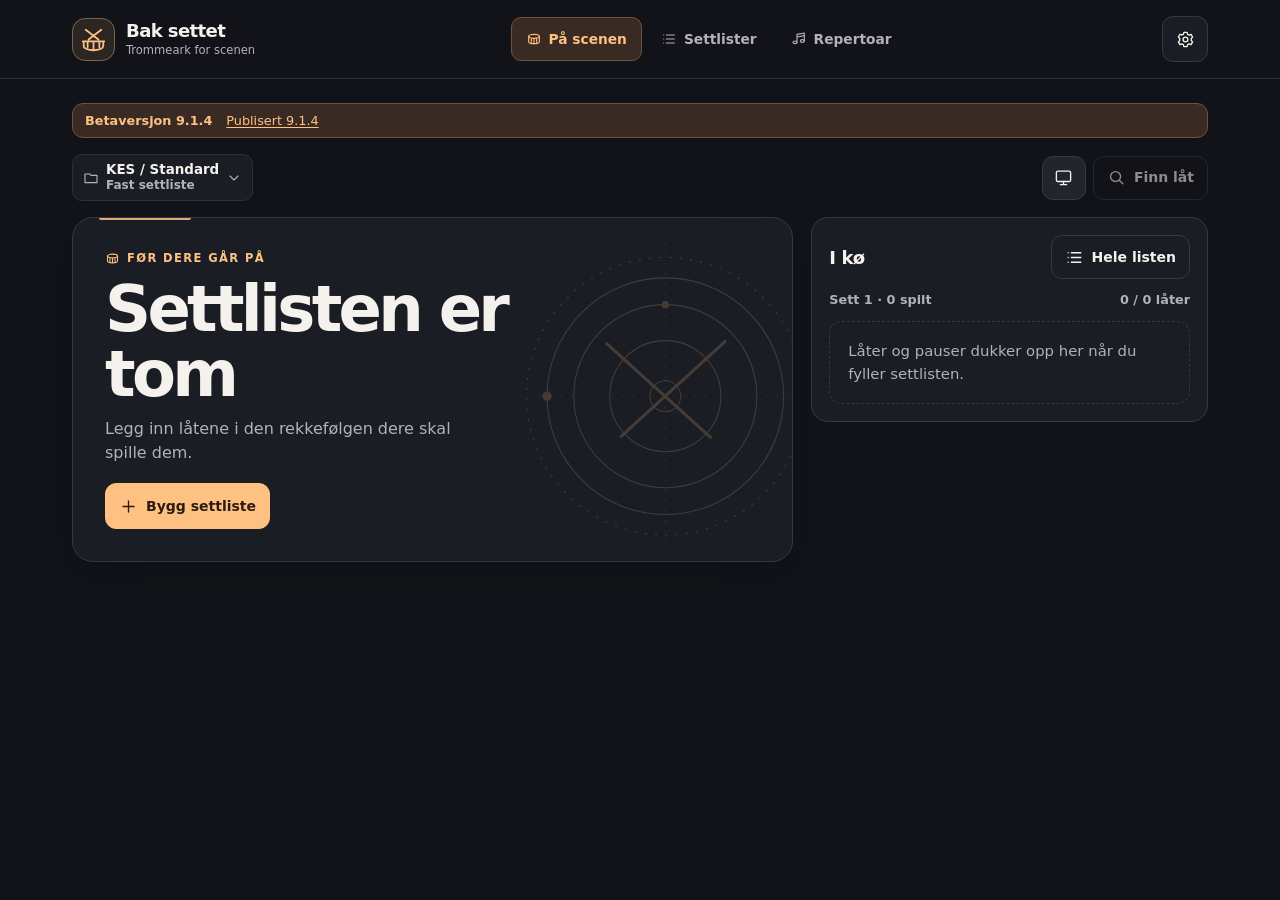
==== commit 12de7bec: "Add files via upload" ====
--- a/beta/index.html
+++ b/beta/index.html
@@ -19,7 +19,8 @@
   <script defer src="./update.js"></script>
   <script defer src="./app.js"></script>
 </head>
-<body data-channel="beta" data-version="9.1.3">
+<body data-channel="beta" data-version="9.1.4">
+  <div class="status-bar-fill" aria-hidden="true"></div>
   <div id="app">
     <a class="skip-link" href="#content">Hopp til innhold</a>
     <header class="masthead">
--- a/beta/app.css
+++ b/beta/app.css
@@ -118,8 +118,24 @@
 }
 .loading { margin-top: 30px; color: var(--muted); }
 
-/* Match Mattopia 1.17: an opaque header outside the scrolling content. */
+.status-bar-fill { display: none; }
 @media (display-mode: standalone) {
+  @supports (-webkit-touch-callout: none) {
+    /* WebKit samples opaque fixed backgrounds taller than 10px at the scroll edge.
+       Clipping to empty text keeps the fill from painting over the header. */
+    .status-bar-fill {
+      display: block;
+      position: fixed;
+      inset: 0 0 auto;
+      height: calc(11px + env(safe-area-inset-top, 0px));
+      z-index: 11;
+      pointer-events: none;
+      background-color: var(--bg);
+      -webkit-background-clip: text;
+      background-clip: text;
+    }
+  }
+
   #app {
     height: 100svh; height: 100dvh;
     display: flex; flex-direction: column; overflow: clip;
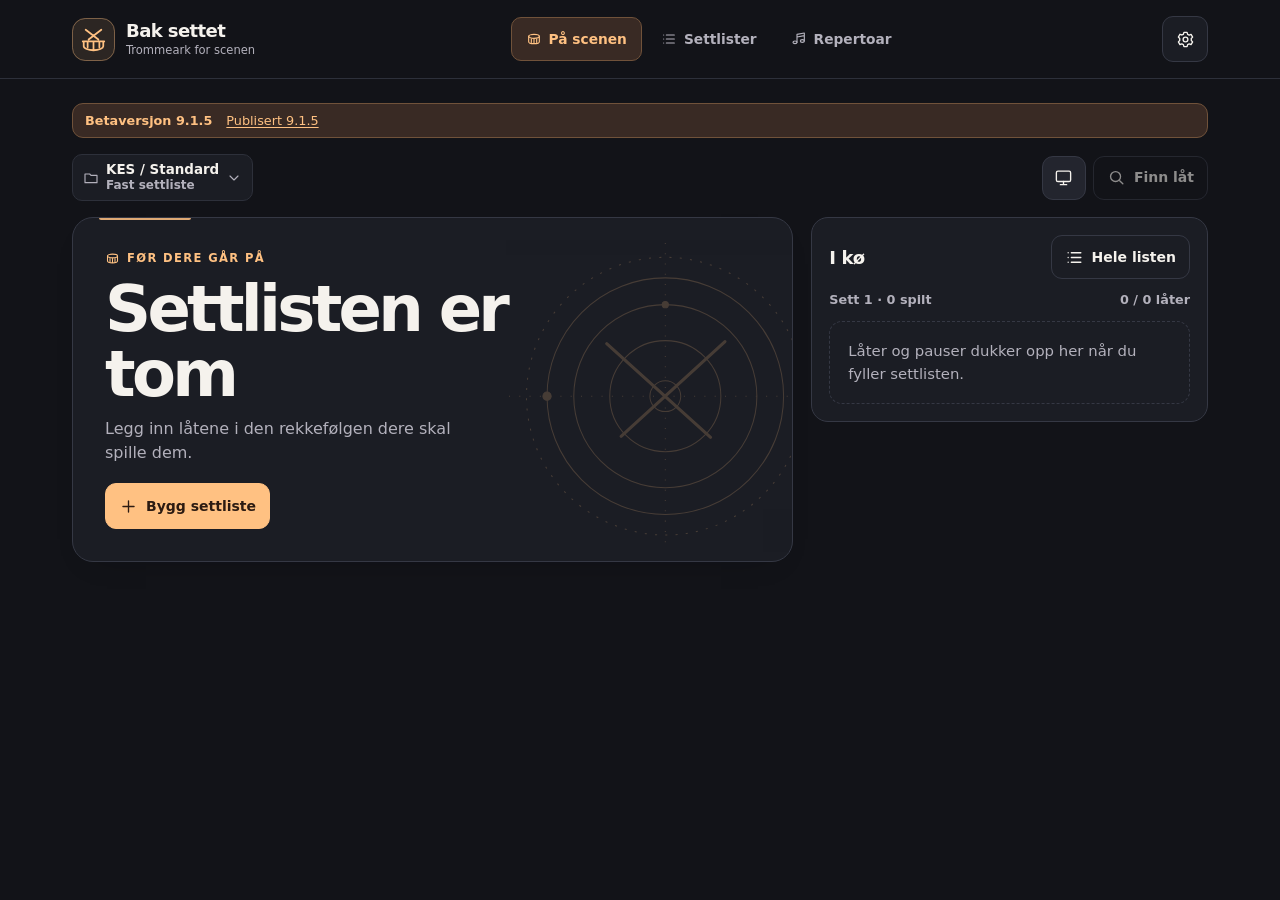
==== commit 157c705d: "Add files via upload" ====
--- a/beta/index.html
+++ b/beta/index.html
@@ -19,7 +19,7 @@
   <script defer src="./update.js"></script>
   <script defer src="./app.js"></script>
 </head>
-<body data-channel="beta" data-version="9.1.4">
+<body data-channel="beta" data-version="9.1.5">
   <div class="status-bar-fill" aria-hidden="true"></div>
   <div id="app">
     <a class="skip-link" href="#content">Hopp til innhold</a>
--- a/beta/app.css
+++ b/beta/app.css
@@ -53,7 +53,7 @@
 
 * { box-sizing: border-box; }
 html {
-  background: var(--bg); scroll-padding: 16px 0 142px;
+  background: var(--bg); scroll-padding: calc(12px + env(safe-area-inset-top, 0px)) 0 142px;
   overflow-x: hidden; overscroll-behavior-x: none;
 }
 body, #app { overflow-x: clip; }
@@ -135,19 +135,6 @@
       background-clip: text;
     }
   }
-
-  #app {
-    height: 100svh; height: 100dvh;
-    display: flex; flex-direction: column; overflow: clip;
-  }
-  .masthead { flex-shrink: 0; }
-  .shell {
-    flex: 1; min-height: 0; overflow-y: auto; overscroll-behavior: contain;
-    scroll-padding: 12px 0 calc(124px + env(safe-area-inset-bottom, 0px));
-  }
-  body.has-dock #app { padding-bottom: 0; }
-  body.has-dock .shell { padding-bottom: calc(150px + env(safe-area-inset-bottom, 0px)); }
-  body:has(dialog[open]) .shell { overflow-y: hidden; }
 }
 
 .masthead { border-bottom: 1px solid var(--line); background: var(--bg); }
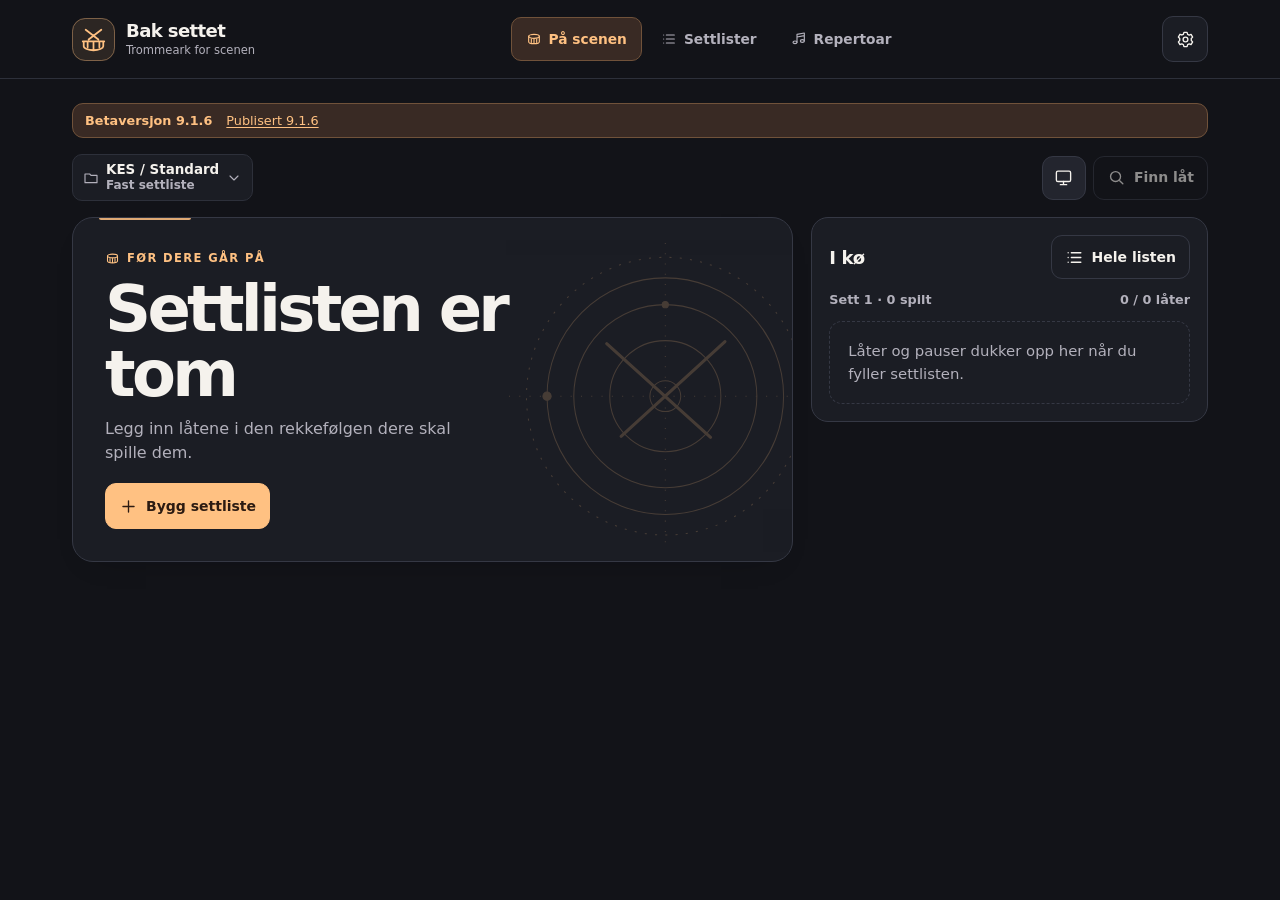
==== commit 1710a039: "Add files via upload" ====
--- a/beta/index.html
+++ b/beta/index.html
@@ -19,7 +19,7 @@
   <script defer src="./update.js"></script>
   <script defer src="./app.js"></script>
 </head>
-<body data-channel="beta" data-version="9.1.5">
+<body data-channel="beta" data-version="9.1.6">
   <div class="status-bar-fill" aria-hidden="true"></div>
   <div id="app">
     <a class="skip-link" href="#content">Hopp til innhold</a>
--- a/beta/app.css
+++ b/beta/app.css
@@ -326,6 +326,9 @@
 .dock-inner { display: grid; grid-template-columns: auto minmax(0, 1fr) minmax(186px, .7fr); gap: 10px; align-items: center; }
 .dock-back { min-width: 107px; min-height: 53px; }
 .dock .primary { min-height: 57px; font-size: 1.01rem; }
+:root:not([data-theme="light"]) .dock .primary {
+  background: #805638; border-color: #a16d49; color: var(--text);
+}
 .dock-caption {
   min-width: 0; display: flex; gap: 7px; align-items: baseline; color: var(--muted); font-size: .8rem;
   font-weight: 650; line-height: 1.2;
@@ -427,6 +430,12 @@
 .dialog-search-results { display: grid; gap: 6px; margin-top: 10px; }
 .dialog-search-results .list-button { min-height: 56px; }
 .dialog-search-results .list-button[aria-current="true"] { border-color: var(--accent-line); }
+.setlist-count {
+  display: inline-flex; align-items: center; justify-self: start; gap: 4px; padding: 3px 8px;
+  border-radius: 999px; background: var(--green-wash); color: var(--green);
+  font-size: .73rem; font-weight: 720; white-space: nowrap;
+}
+.setlist-count .icon { width: 13px; height: 13px; }
 .mode-choices { display: grid; gap: 8px; margin-top: 9px; }
 .mode-choice {
   min-height: 66px; display: grid; grid-template-columns: auto minmax(0, 1fr) auto; align-items: center; gap: 10px; padding: 10px;
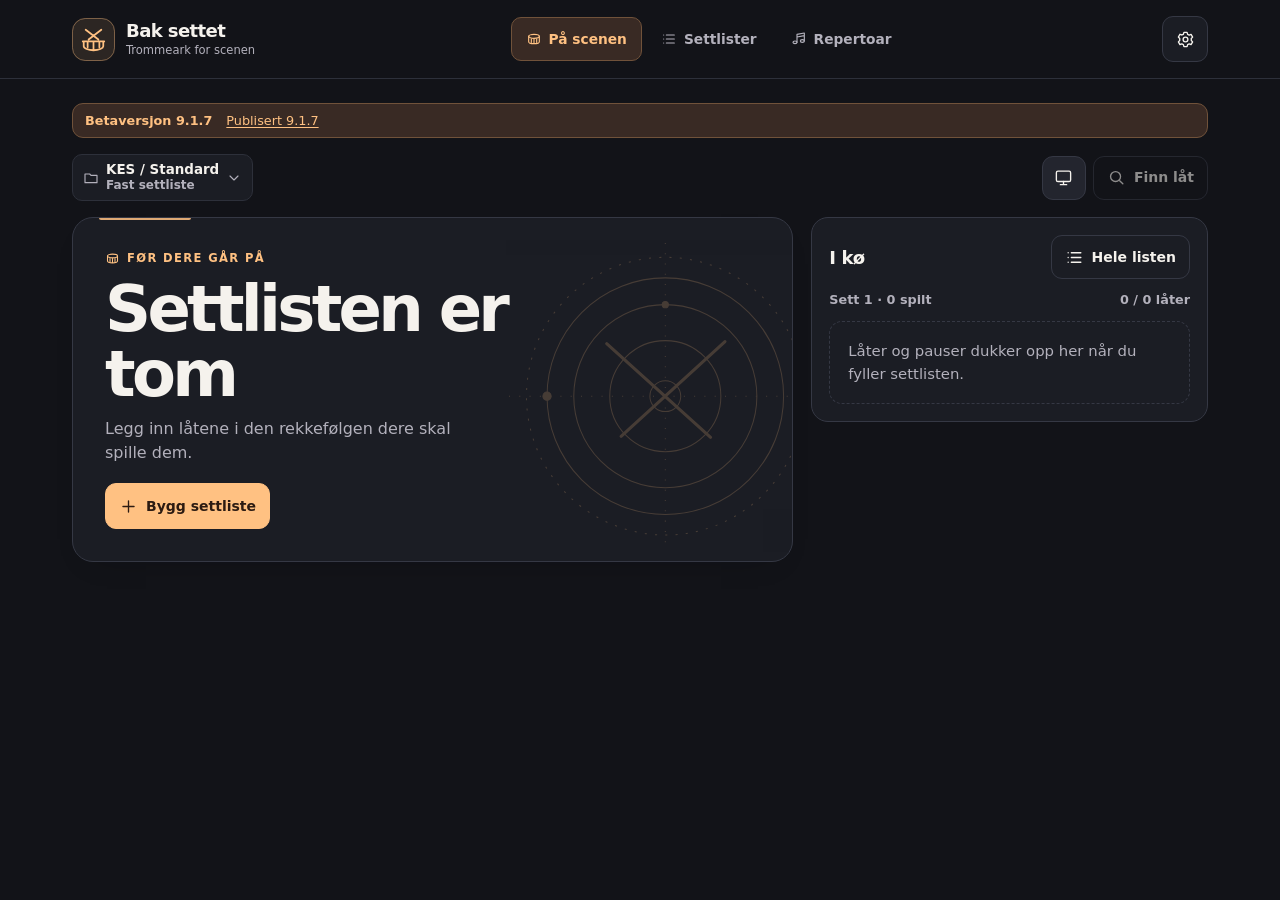
==== commit 02179299: "Add files via upload" ====
--- a/beta/index.html
+++ b/beta/index.html
@@ -19,7 +19,7 @@
   <script defer src="./update.js"></script>
   <script defer src="./app.js"></script>
 </head>
-<body data-channel="beta" data-version="9.1.6">
+<body data-channel="beta" data-version="9.1.7">
   <div class="status-bar-fill" aria-hidden="true"></div>
   <div id="app">
     <a class="skip-link" href="#content">Hopp til innhold</a>
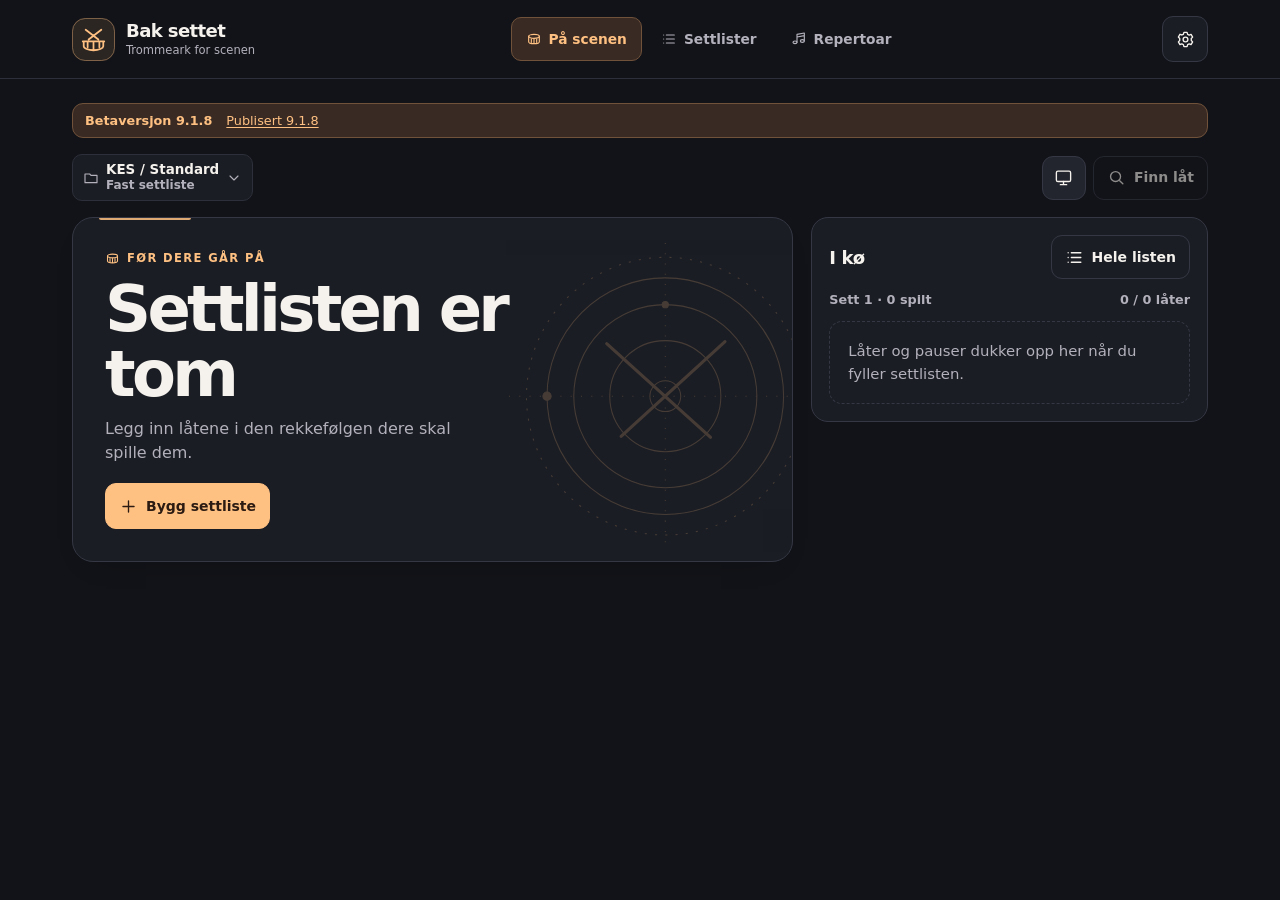
==== commit edfdec56: "Add files via upload" ====
--- a/beta/index.html
+++ b/beta/index.html
@@ -19,7 +19,7 @@
   <script defer src="./update.js"></script>
   <script defer src="./app.js"></script>
 </head>
-<body data-channel="beta" data-version="9.1.7">
+<body data-channel="beta" data-version="9.1.8">
   <div class="status-bar-fill" aria-hidden="true"></div>
   <div id="app">
     <a class="skip-link" href="#content">Hopp til innhold</a>
--- a/beta/app.css
+++ b/beta/app.css
@@ -240,6 +240,26 @@
 }
 .pulse-dots i.beat { background: var(--accent); border-color: var(--accent); box-shadow: 0 0 0 4px var(--accent-wash); }
 .pulse-dots i.downbeat { outline: 3px solid var(--accent); outline-offset: 3px; }
+.song-detail-signals { grid-template-columns: minmax(0, 1fr) minmax(0, 1.65fr); margin-top: 5px; }
+.metronome-preview {
+  min-width: 0; display: grid; align-content: center; gap: 10px; padding: 10px 12px;
+  border: 1px solid var(--line); border-radius: 13px; background: var(--field);
+}
+.metronome-controls { display: flex; flex-wrap: wrap; align-items: end; justify-content: space-between; gap: 8px; }
+.metronome-controls .tempo-readout { align-self: center; font-size: 1.32rem; font-variant-numeric: tabular-nums; }
+.metronome-controls .field-label { flex: 1 1 150px; }
+.metronome-controls .button { min-height: 49px; min-width: 9.5rem; }
+.metronome-preview .pulse-dots {
+  --pulse-size: clamp(1.5rem, 8vw, 2.125rem);
+  padding: 5px 6px; border: 0; background: transparent;
+}
+.tempo-stepper { display: grid; grid-template-columns: auto minmax(0, 1fr) auto; align-items: center; gap: 6px; }
+.tempo-stepper .icon-button { min-height: 49px; }
+.tempo-stepper input {
+  appearance: textfield; text-align: center; font-weight: 760; font-variant-numeric: tabular-nums; padding-inline: 4px;
+}
+.tempo-stepper input::-webkit-inner-spin-button,
+.tempo-stepper input::-webkit-outer-spin-button { appearance: none; margin: 0; }
 @container (max-width: 350px) {
   .signal-grid.has-tempo { grid-template-columns: repeat(2, minmax(0, 1fr)); }
   .signal-grid.has-tempo > .signal:first-child {
@@ -482,6 +502,12 @@
   .dock .primary { min-height: 54px; }
   .library-list { grid-template-columns: minmax(0, 1fr); }
 }
+@media (max-width: 480px) {
+  .song-detail-signals { grid-template-columns: minmax(0, 1fr); }
+  .song-detail-signals > .signal {
+    min-height: 49px; flex-flow: row wrap; align-items: center; justify-content: space-between;
+  }
+}
 @media (max-width: 390px) {
   .stage-tools .wake-label { display: none; }
   .stage-tools .wake-button { width: 44px; padding: 0; }
